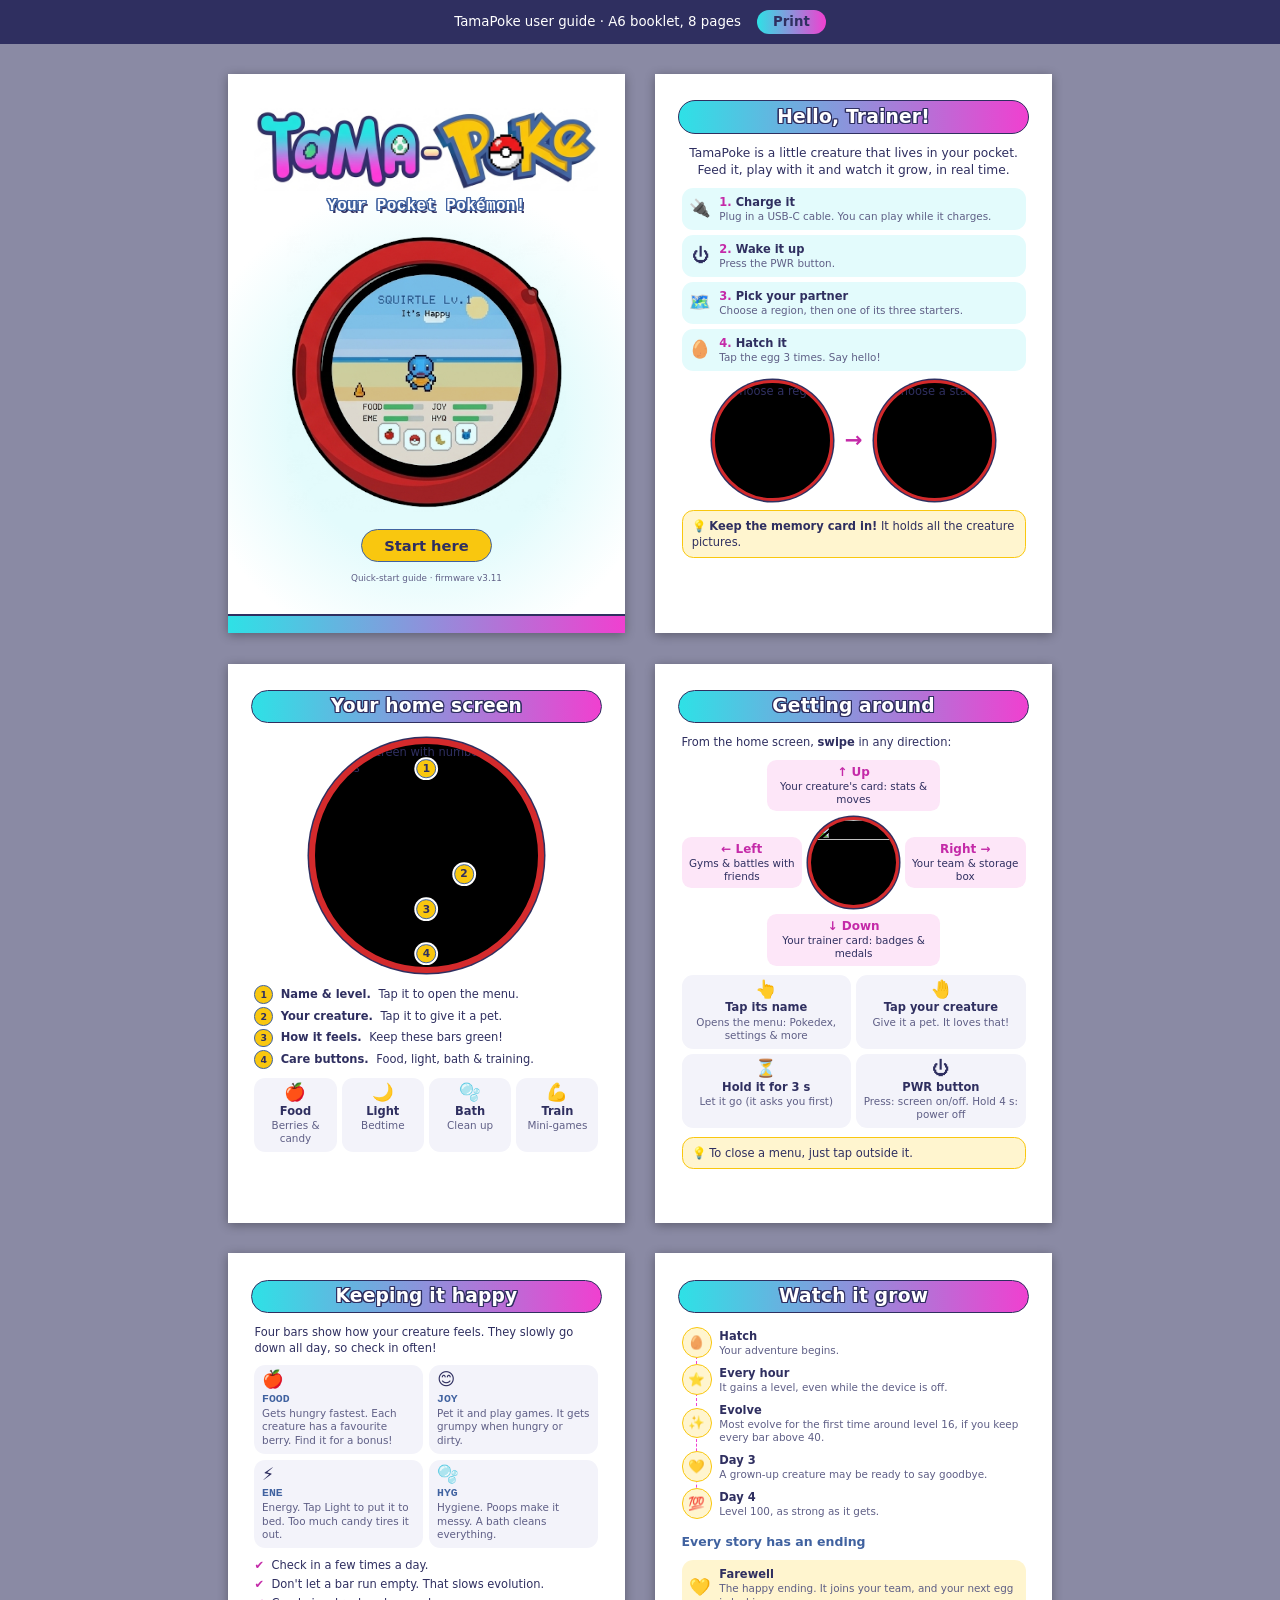
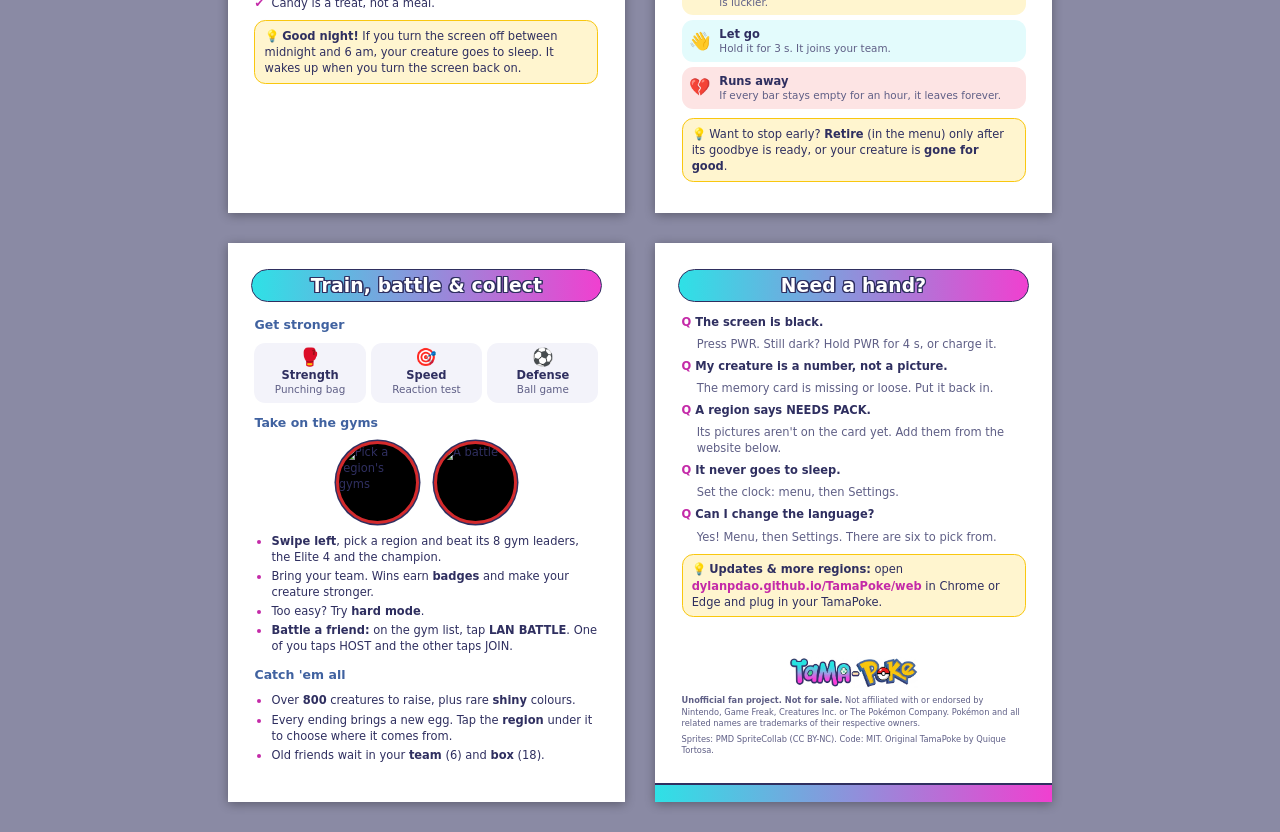
==== docs/user-guide/index.html @ ab6f2f1c "docs: add branded printable A6 user-guide insert" ====
<!doctype html>
<html lang="en">
<head>
<meta charset="utf-8">
<meta name="viewport" content="width=device-width,initial-scale=1">
<meta name="fw" content="3.11">
<title>TamaPoke - User Guide</title>
<link rel="stylesheet" href="style.css">
<script src="guide.js" defer></script>
</head>
<body>
<div class="toolbar no-print">
  <span>TamaPoke user guide &middot; A6 booklet, 8 pages</span>
  <button id="print">Print</button>
</div>

<main class="sheet">

<!-- 1. Cover -->
<section class="page cover">
  <h1><img class="logo" src="logo.png" alt="Tama-Poke"></h1>
  <p class="tag">Your Pocket Pok&eacute;mon!</p>
  <img class="device" src="device.png" alt="TamaPoke device">
  <p class="sub">Start here</p>
  <p class="fw">Quick-start guide &middot; firmware v<span data-fw></span></p>
  <div class="stripe"></div>
</section>

<!-- 2. First steps -->
<section class="page">
  <h2>Hello, Trainer!</h2>
  <p class="lead">TamaPoke is a little creature that lives in your pocket. Feed it, play with it and watch it grow, in real time.</p>
  <div class="steps" data-cards="start"></div>
  <div class="row">
    <img class="screen" src="../screens/region.png" alt="Choose a region">
    <span class="arrow">&rarr;</span>
    <img class="screen" src="../screens/starter.png" alt="Choose a starter">
  </div>
  <p class="tip"><b>Keep the memory card in!</b> It holds all the creature pictures.</p>
</section>

<!-- 3. Home screen -->
<section class="page">
  <h2>Your home screen</h2>
  <figure class="annotated">
    <img class="screen" src="../screens/main.png" alt="Home screen with numbered callouts">
    <i style="--x:50%;--y:13%">1</i>
    <i style="--x:66%;--y:58%">2</i>
    <i style="--x:50%;--y:73%">3</i>
    <i style="--x:50%;--y:92%">4</i>
  </figure>
  <ol class="legend" data-list="home"></ol>
  <div class="chips" data-cards="buttons"></div>
</section>

<!-- 4. Getting around -->
<section class="page">
  <h2>Getting around</h2>
  <p>From the home screen, <b>swipe</b> in any direction:</p>
  <div class="compass">
    <div class="up"><b>&uarr; Up</b>Your creature's card: stats &amp; moves</div>
    <div class="left"><b>&larr; Left</b>Gyms &amp; battles with friends</div>
    <img class="screen mini" src="../screens/main.png" alt="">
    <div class="right"><b>Right &rarr;</b>Your team &amp; storage box</div>
    <div class="down"><b>&darr; Down</b>Your trainer card: badges &amp; medals</div>
  </div>
  <div class="chips wide" data-cards="touch"></div>
  <p class="tip">To close a menu, just tap outside it.</p>
</section>

<!-- 5. Care -->
<section class="page">
  <h2>Keeping it happy</h2>
  <p>Four bars show how your creature feels. They slowly go down all day, so check in often!</p>
  <div class="grid2" data-cards="needs"></div>
  <ul class="rules" data-list="rules"></ul>
  <p class="tip"><b>Good night!</b> If you turn the screen off between midnight and 6&nbsp;am, your creature goes to sleep. It wakes up when you turn the screen back on.</p>
</section>

<!-- 6. Growing up -->
<section class="page">
  <h2>Watch it grow</h2>
  <ol class="timeline" data-cards="growth"></ol>
  <h3>Every story has an ending</h3>
  <div class="endings" data-cards="endings"></div>
  <p class="tip">Want to stop early? <b>Retire</b> (in the menu) only after its goodbye is ready, or your creature is <b>gone for good</b>.</p>
</section>

<!-- 7. Train, battle, collect -->
<section class="page">
  <h2>Train, battle &amp; collect</h2>
  <h3>Get stronger</h3>
  <div class="chips" data-cards="train"></div>
  <h3>Take on the gyms</h3>
  <div class="row tight">
    <img class="screen sm" src="../screens/gympick.png" alt="Pick a region's gyms">
    <img class="screen sm" src="../screens/btlmenu.png" alt="A battle">
  </div>
  <ul data-list="battle"></ul>
  <h3>Catch 'em all</h3>
  <ul data-list="collect"></ul>
</section>

<!-- 8. Help -->
<section class="page back">
  <h2>Need a hand?</h2>
  <dl class="faq" data-faq="help"></dl>
  <p class="tip"><b>Updates &amp; more regions:</b> open <b class="url">dylanpdao.github.io/TamaPoke/web</b> in Chrome or Edge and plug in your TamaPoke.</p>
  <div class="legal">
    <img class="logo" src="logo.png" alt="Tama-Poke">
    <p><b>Unofficial fan project. Not for sale.</b> Not affiliated with or endorsed by Nintendo, Game Freak, Creatures Inc. or The Pok&eacute;mon Company. Pok&eacute;mon and all related names are trademarks of their respective owners.</p>
    <p>Sprites: PMD SpriteCollab (CC BY-NC). Code: MIT. Original TamaPoke by Quique Tortosa.</p>
  </div>
  <div class="stripe"></div>
</section>

</main>
</body>
</html>
---- docs/user-guide/style.css ----
:root {
  /* brand: sampled from the Tama-Poke logo */
  --ink: #2f2f60; --blue: #4062a0; --cyan: #2ee1e6; --pink: #f040d0; --pink-ink: #c42aa8;
  --yellow: #f9c70f; --red: #d42a2c;
  --cyan-soft: #e3fbfc; --pink-soft: #fde6f8; --yellow-soft: #fff5cf; --red-soft: #fde4e4;
  --muted: #5f5f86; --tint: #f3f3fa;
  --brand: linear-gradient(90deg, var(--cyan), var(--pink));
  --w: 105mm; --h: 148mm; --pad: 7mm;
  --round: "Nunito", "Segoe UI Rounded", "Arial Rounded MT Bold", "Trebuchet MS", system-ui, sans-serif;
  --mono: ui-monospace, "Cascadia Mono", Consolas, monospace;
}
@page { size: A6 portrait; margin: 0; }
* { box-sizing: border-box; margin: 0; padding: 0; }
html { -webkit-print-color-adjust: exact; print-color-adjust: exact; }
body { font: 8.6pt/1.4 var(--round); color: var(--ink); background: #8a8aa4; }

.toolbar { position: sticky; top: 0; z-index: 9; display: flex; gap: 1rem; align-items: center; justify-content: center; padding: .6rem; background: var(--ink); color: #fff; font: 10pt system-ui, sans-serif; }
.toolbar button { font: inherit; font-weight: 700; padding: .3rem 1rem; border: 0; border-radius: 99px; background: var(--brand); color: var(--ink); cursor: pointer; }

.sheet { display: flex; flex-wrap: wrap; gap: 8mm; justify-content: center; padding: 8mm; }
.page { position: relative; width: var(--w); height: var(--h); padding: var(--pad); background: #fff; overflow: hidden; display: flex; flex-direction: column; gap: 2.4mm; box-shadow: 0 2px 10px #0005; }

h2 { font-size: 14pt; line-height: 1.1; padding: 1.4mm 3mm; margin: 0 -1mm .6mm; border-radius: 99px; background: var(--brand); border: .5mm solid var(--ink); color: #fff; text-align: center; letter-spacing: .01em;
  text-shadow: .3mm 0 var(--ink), -.3mm 0 var(--ink), 0 .3mm var(--ink), 0 -.3mm var(--ink), .3mm .3mm var(--ink), -.3mm -.3mm var(--ink), .3mm -.3mm var(--ink), -.3mm .3mm var(--ink); }
h3 { font-size: 9.4pt; color: var(--blue); margin-top: .6mm; }
b { font-weight: 800; }
small { display: block; font-size: 7.8pt; color: var(--muted); line-height: 1.3; }
ul, ol { padding-left: 4.5mm; display: flex; flex-direction: column; gap: .8mm; }
li::marker { color: var(--pink-ink); }
.lead { font-size: 9.2pt; text-align: center; }

/* cards: [icon][title + text] */
.card { display: flex; gap: 2mm; align-items: center; padding: 1.6mm 2mm; border-radius: 3mm; background: var(--tint); }
.card .ico { font-size: 13pt; line-height: 1; flex: none; width: 6mm; text-align: center; }
.card b { display: block; }
.steps, .endings { display: flex; flex-direction: column; gap: 1.4mm; }
.steps { counter-reset: s; }
.steps .card { counter-increment: s; background: var(--cyan-soft); }
.steps .card b::before { content: counter(s) ". "; color: var(--pink-ink); }
.grid2 { display: grid; grid-template-columns: 1fr 1fr; gap: 1.6mm; }
.grid2 .card { flex-direction: column; align-items: flex-start; gap: .6mm; }
.grid2 .card .ico { width: auto; }
.grid2 .card b { font-family: var(--mono); color: var(--blue); }
.chips { display: grid; grid-template-columns: repeat(auto-fit, minmax(0, 1fr)); gap: 1.4mm; }
.chips .card { flex-direction: column; text-align: center; gap: .4mm; padding: 1.6mm 1mm; }
.chips .card .ico { width: auto; }
.chips.wide { grid-template-columns: 1fr 1fr; }
.endings .card:nth-child(1) { background: var(--yellow-soft); }
.endings .card:nth-child(2) { background: var(--cyan-soft); }
.endings .card:nth-child(3) { background: var(--red-soft); }

/* timeline */
.timeline { list-style: none; padding: 0; gap: 0; }
.timeline .card { background: none; padding: .9mm 0; position: relative; }
.timeline .card .ico { display: grid; place-items: center; width: 8mm; height: 8mm; border-radius: 50%; background: var(--yellow-soft); border: .4mm solid var(--yellow); font-size: 10pt; z-index: 1; }
.timeline .card:not(:last-child)::after { content: ""; position: absolute; left: 3.8mm; top: 7mm; bottom: -2mm; border-left: .5mm dashed var(--pink); }

/* screenshots */
.row { display: flex; gap: 3mm; justify-content: center; align-items: center; }
.row.tight { gap: 4mm; }
.arrow { font-size: 16pt; color: var(--pink-ink); font-weight: 800; }
.screen { width: 32mm; aspect-ratio: 1; border-radius: 50%; border: 1mm solid var(--red); box-shadow: 0 0 0 .4mm var(--ink); background: #000; display: block; }
.screen.sm { width: 22mm; }
.screen.mini { width: 24mm; }

.annotated { position: relative; width: 62mm; margin: 1mm 0; align-self: center; }
.annotated .screen { width: 100%; border-width: 1.6mm; }
.annotated i { position: absolute; left: var(--x); top: var(--y); transform: translate(-50%, -50%); display: grid; place-items: center; width: 5.2mm; height: 5.2mm; border-radius: 50%; background: var(--yellow); color: var(--ink); border: .5mm solid var(--blue); font: 800 8pt var(--round); box-shadow: 0 0 0 .5mm #fff; }
.legend { list-style: none; padding: 0; counter-reset: l; }
.legend li { counter-increment: l; display: flex; gap: 2mm; align-items: baseline; }
.legend li::before { content: counter(l); flex: none; display: grid; place-items: center; width: 4.4mm; height: 4.4mm; border-radius: 50%; background: var(--yellow); border: .4mm solid var(--blue); font-weight: 800; font-size: 7pt; }

/* swipe compass */
.compass { display: grid; grid-template: auto auto auto / 1fr auto 1fr; gap: 1.6mm; align-items: center; justify-items: center; text-align: center; }
.compass > div { padding: 1.4mm 1.6mm; border-radius: 2.5mm; background: var(--pink-soft); font-size: 7.8pt; line-height: 1.25; }
.compass b { display: block; color: var(--pink-ink); font-size: 9pt; }
.compass .up { grid-area: 1 / 1 / 2 / 4; max-width: 46mm; }
.compass .left { grid-area: 2 / 1; }
.compass .mini { grid-area: 2 / 2; }
.compass .right { grid-area: 2 / 3; }
.compass .down { grid-area: 3 / 1 / 4 / 4; max-width: 46mm; }

.tip { padding: 1.8mm 2.4mm; border-radius: 3mm; background: var(--yellow-soft); border: .4mm solid var(--yellow); }
.tip::before { content: "💡 "; }
.rules li::marker { content: "✔  "; color: var(--pink-ink); }

/* help */
.faq { display: flex; flex-direction: column; gap: 1.6mm; }
.faq dt { font-weight: 800; }
.faq dt::before { content: "Q  "; color: var(--pink-ink); }
.faq dd { padding-left: 4mm; color: var(--muted); }

/* cover */
.cover { align-items: center; justify-content: center; text-align: center; gap: 2.6mm; background: radial-gradient(circle at 50% 62%, var(--cyan-soft) 0 34%, #fff 60%); }
.cover h1 { width: 100%; }
.logo { display: block; width: 100%; height: auto; }
.cover .tag { font: 800 12pt var(--mono); color: #fff; letter-spacing: .02em; margin-top: -1mm;
  text-shadow: .35mm 0 var(--blue), -.35mm 0 var(--blue), 0 .35mm var(--blue), 0 -.35mm var(--blue), .35mm .35mm var(--blue), -.35mm -.35mm var(--blue), .35mm -.35mm var(--blue), -.35mm .35mm var(--blue), .6mm .7mm 0 var(--ink); }
.device { width: 74mm; height: auto; margin: 2mm 0; mix-blend-mode: multiply; }
.cover .sub { font-weight: 800; font-size: 11pt; padding: 1.4mm 6mm; border-radius: 99px; background: var(--yellow); border: .5mm solid var(--blue); color: var(--ink); }
.cover .fw { color: var(--muted); font-size: 6.6pt; margin-bottom: 4mm; }
.stripe { position: absolute; left: 0; right: 0; bottom: 0; height: 5mm; background: var(--brand); border-top: .6mm solid var(--ink); }

.back .url { color: var(--pink-ink); white-space: nowrap; }
.legal { margin-top: auto; margin-bottom: 5mm; font-size: 6.2pt; color: var(--muted); display: flex; flex-direction: column; gap: 1mm; }
.legal .logo { width: 34mm; align-self: center; margin-bottom: 1mm; }

@media print {
  body { background: none; }
  .no-print { display: none; }
  .sheet { display: block; padding: 0; }
  .page { box-shadow: none; break-after: page; page-break-after: always; }
  .page:last-child { break-after: auto; page-break-after: auto; }
}
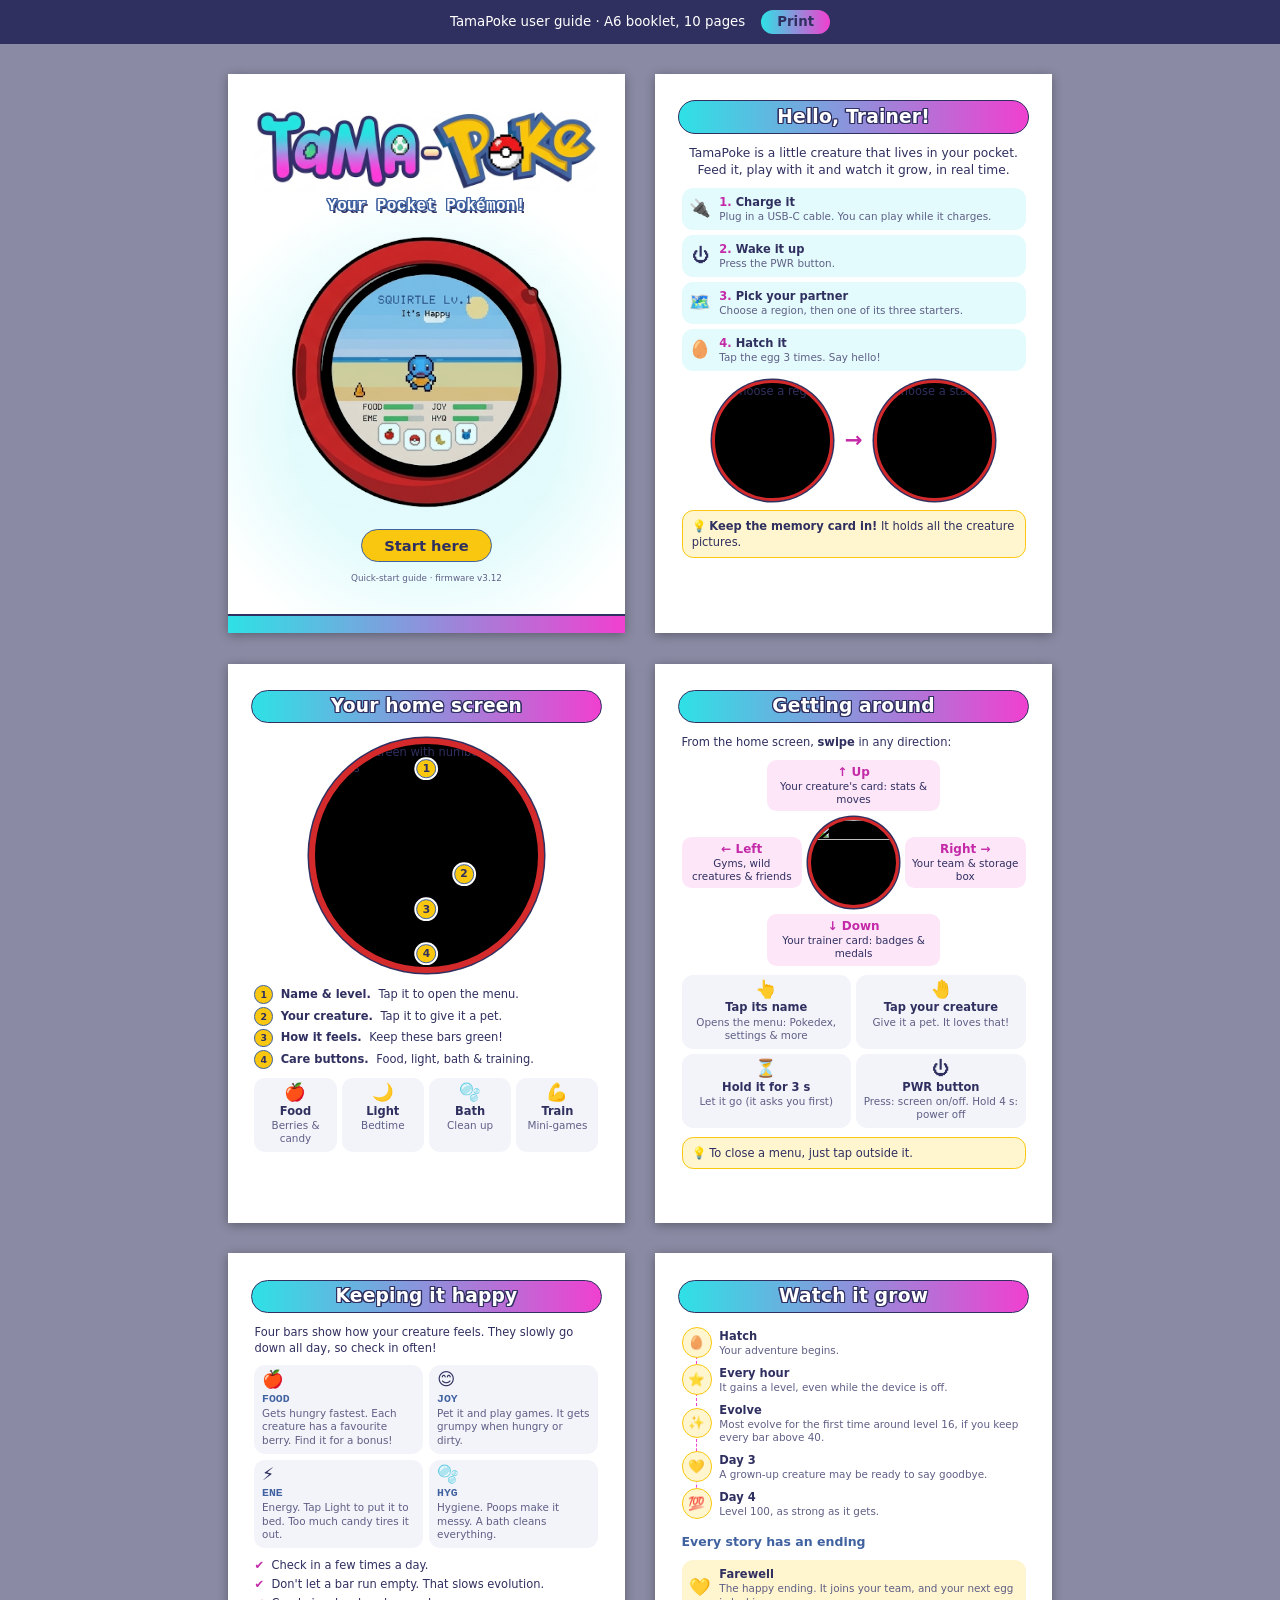
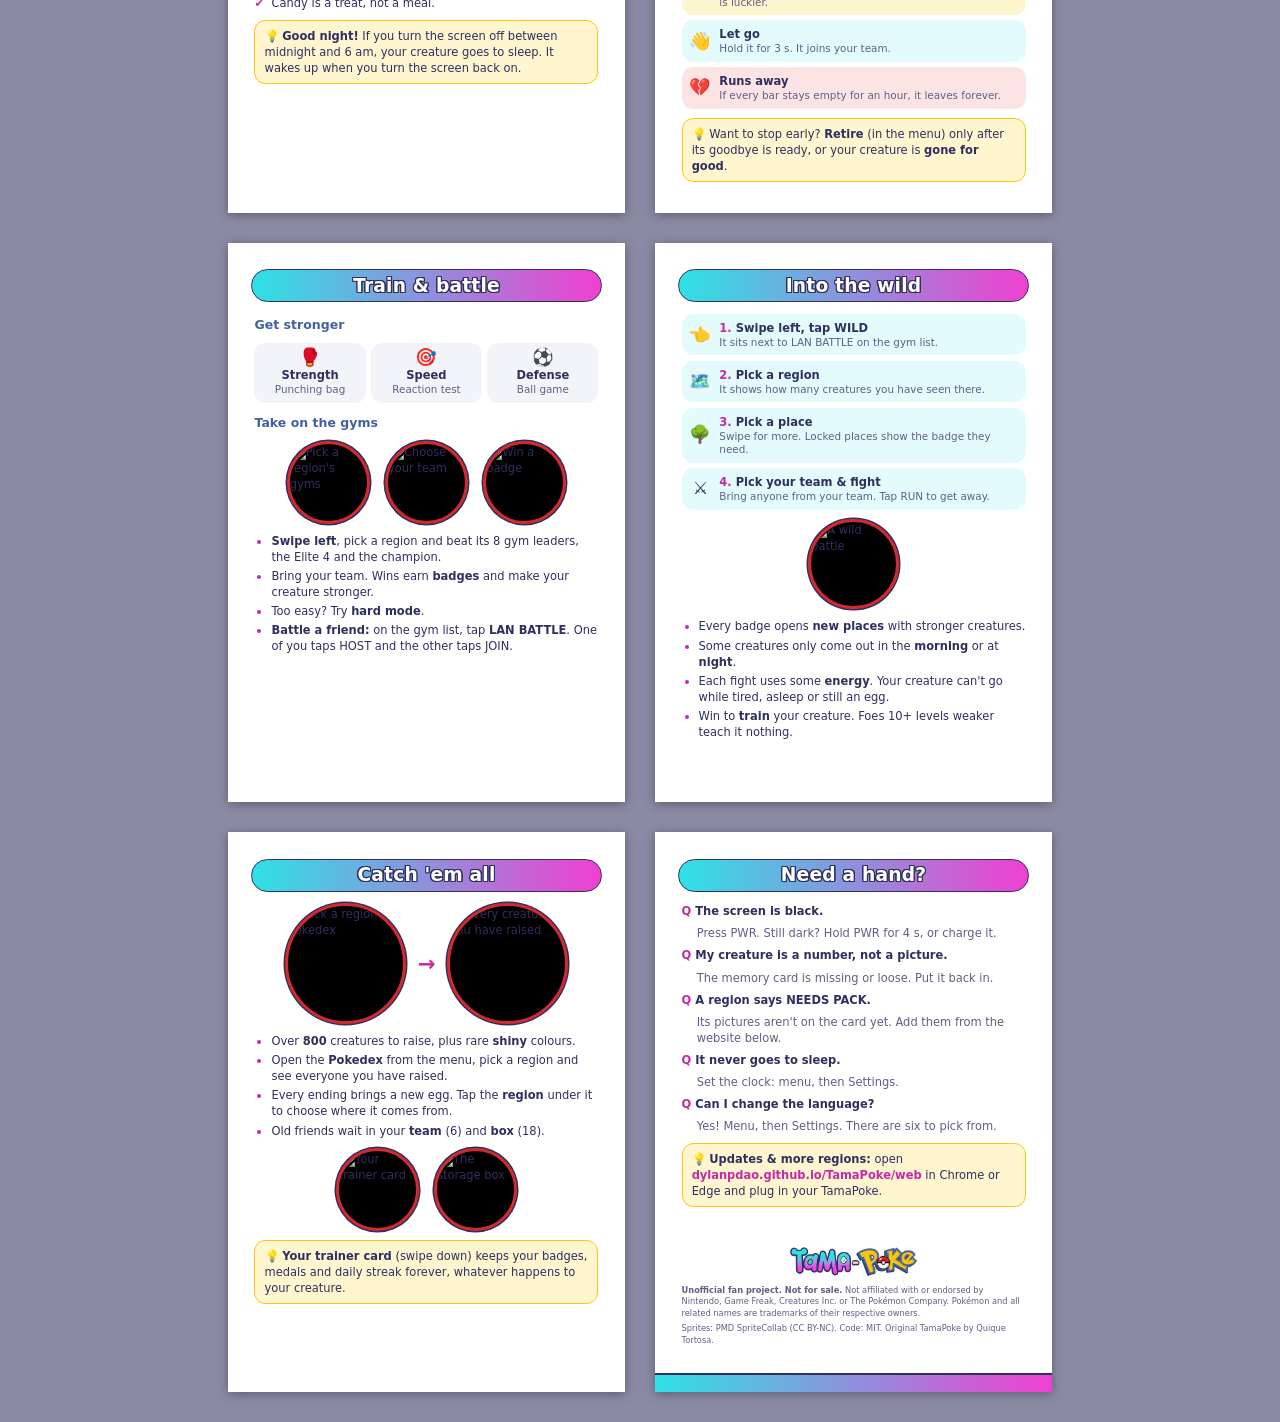
==== commit 04297b73: "docs(user-guide): add wild encounters page and collection screenshots" ====
--- a/docs/user-guide/index.html
+++ b/docs/user-guide/index.html
@@ -3,14 +3,14 @@
 <head>
 <meta charset="utf-8">
 <meta name="viewport" content="width=device-width,initial-scale=1">
-<meta name="fw" content="3.11">
+<meta name="fw" content="3.12">
 <title>TamaPoke - User Guide</title>
 <link rel="stylesheet" href="style.css">
 <script src="guide.js" defer></script>
 </head>
 <body>
 <div class="toolbar no-print">
-  <span>TamaPoke user guide &middot; A6 booklet, 8 pages</span>
+  <span>TamaPoke user guide &middot; A6 booklet, 10 pages</span>
   <button id="print">Print</button>
 </div>
 
@@ -59,7 +59,7 @@
   <p>From the home screen, <b>swipe</b> in any direction:</p>
   <div class="compass">
     <div class="up"><b>&uarr; Up</b>Your creature's card: stats &amp; moves</div>
-    <div class="left"><b>&larr; Left</b>Gyms &amp; battles with friends</div>
+    <div class="left"><b>&larr; Left</b>Gyms, wild creatures &amp; friends</div>
     <img class="screen mini" src="../screens/main.png" alt="">
     <div class="right"><b>Right &rarr;</b>Your team &amp; storage box</div>
     <div class="down"><b>&darr; Down</b>Your trainer card: badges &amp; medals</div>
@@ -86,22 +86,47 @@
   <p class="tip">Want to stop early? <b>Retire</b> (in the menu) only after its goodbye is ready, or your creature is <b>gone for good</b>.</p>
 </section>
 
-<!-- 7. Train, battle, collect -->
+<!-- 7. Train & battle -->
 <section class="page">
-  <h2>Train, battle &amp; collect</h2>
+  <h2>Train &amp; battle</h2>
   <h3>Get stronger</h3>
   <div class="chips" data-cards="train"></div>
   <h3>Take on the gyms</h3>
   <div class="row tight">
     <img class="screen sm" src="../screens/gympick.png" alt="Pick a region's gyms">
-    <img class="screen sm" src="../screens/btlmenu.png" alt="A battle">
+    <img class="screen sm" src="../screens/pick.png" alt="Choose your team">
+    <img class="screen sm" src="../screens/win.png" alt="Win a badge">
   </div>
   <ul data-list="battle"></ul>
-  <h3>Catch 'em all</h3>
-  <ul data-list="collect"></ul>
 </section>
 
-<!-- 8. Help -->
+<!-- 8. Wild Pokemon -->
+<section class="page">
+  <h2>Into the wild</h2>
+  <div class="steps" data-cards="wild"></div>
+  <div class="row">
+    <img class="screen mini" src="../screens/btlmenu.png" alt="A wild battle">
+  </div>
+  <ul data-list="wild"></ul>
+</section>
+
+<!-- 9. Collect -->
+<section class="page">
+  <h2>Catch 'em all</h2>
+  <div class="row">
+    <img class="screen" src="../screens/dexpick.png" alt="Pick a region's Pokedex">
+    <span class="arrow">&rarr;</span>
+    <img class="screen" src="../screens/gallery.png" alt="Every creature you have raised">
+  </div>
+  <ul data-list="collect"></ul>
+  <div class="row tight">
+    <img class="screen sm" src="../screens/player.png" alt="Your trainer card">
+    <img class="screen sm" src="../screens/box.png" alt="The storage box">
+  </div>
+  <p class="tip"><b>Your trainer card</b> (swipe down) keeps your badges, medals and daily streak forever, whatever happens to your creature.</p>
+</section>
+
+<!-- 10. Help -->
 <section class="page back">
   <h2>Need a hand?</h2>
   <dl class="faq" data-faq="help"></dl>
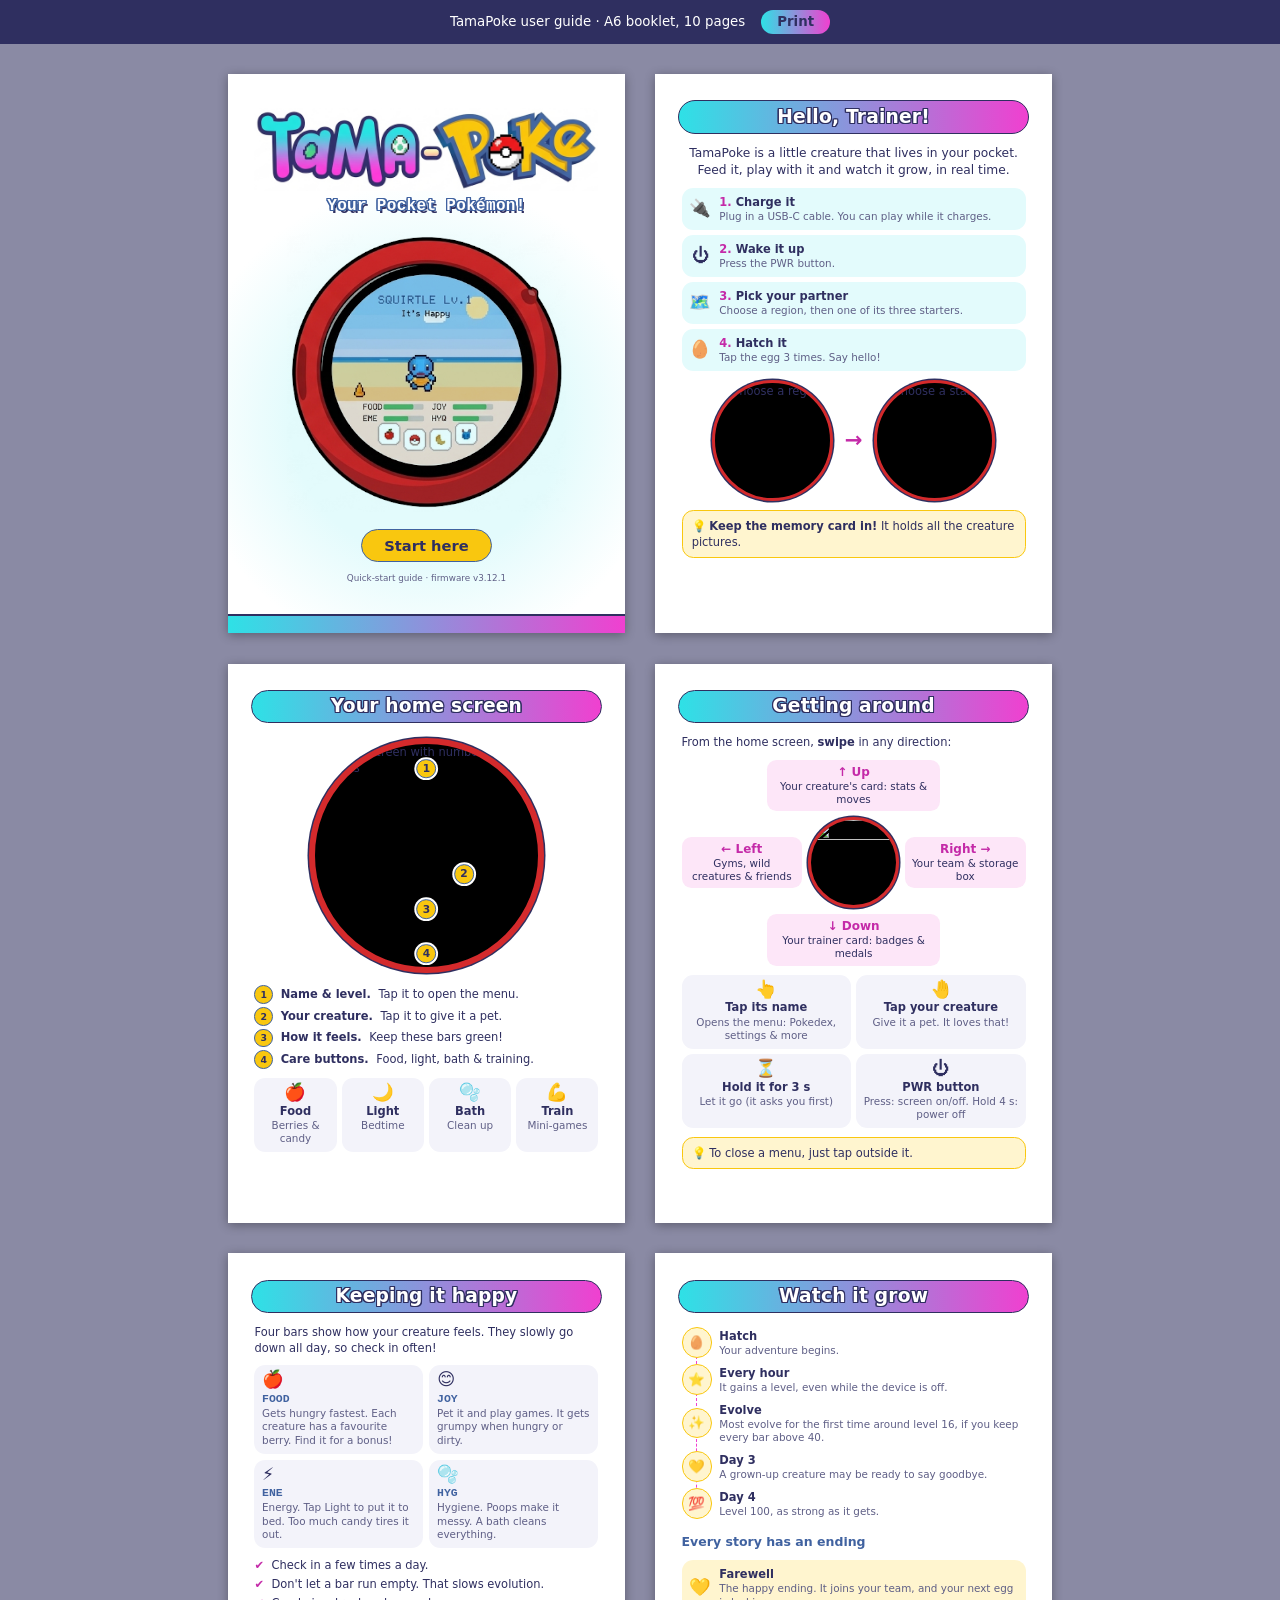
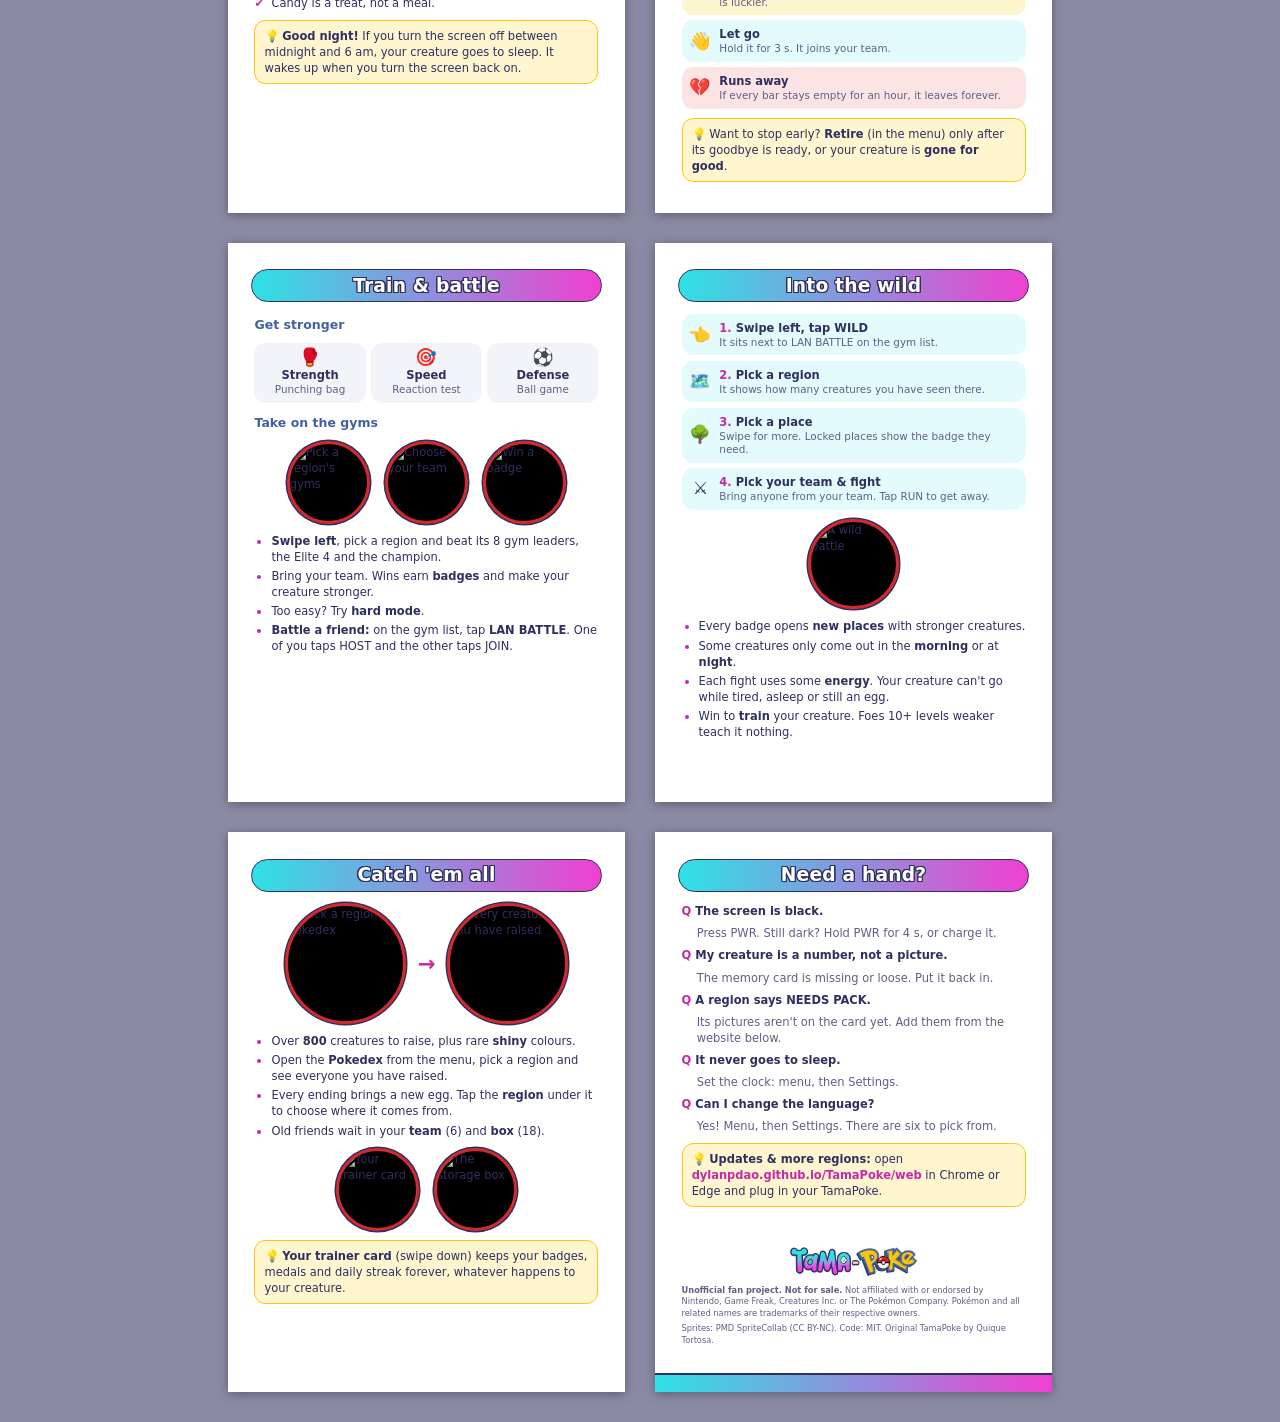
==== commit 525c42d3: "bump firmware version to 3.12.1 Co-authored-by: Cursor <cursoragent@cursor.com>" ====
--- a/docs/user-guide/index.html
+++ b/docs/user-guide/index.html
@@ -3,7 +3,7 @@
 <head>
 <meta charset="utf-8">
 <meta name="viewport" content="width=device-width,initial-scale=1">
-<meta name="fw" content="3.12">
+<meta name="fw" content="3.12.1">
 <title>TamaPoke - User Guide</title>
 <link rel="stylesheet" href="style.css">
 <script src="guide.js" defer></script>
